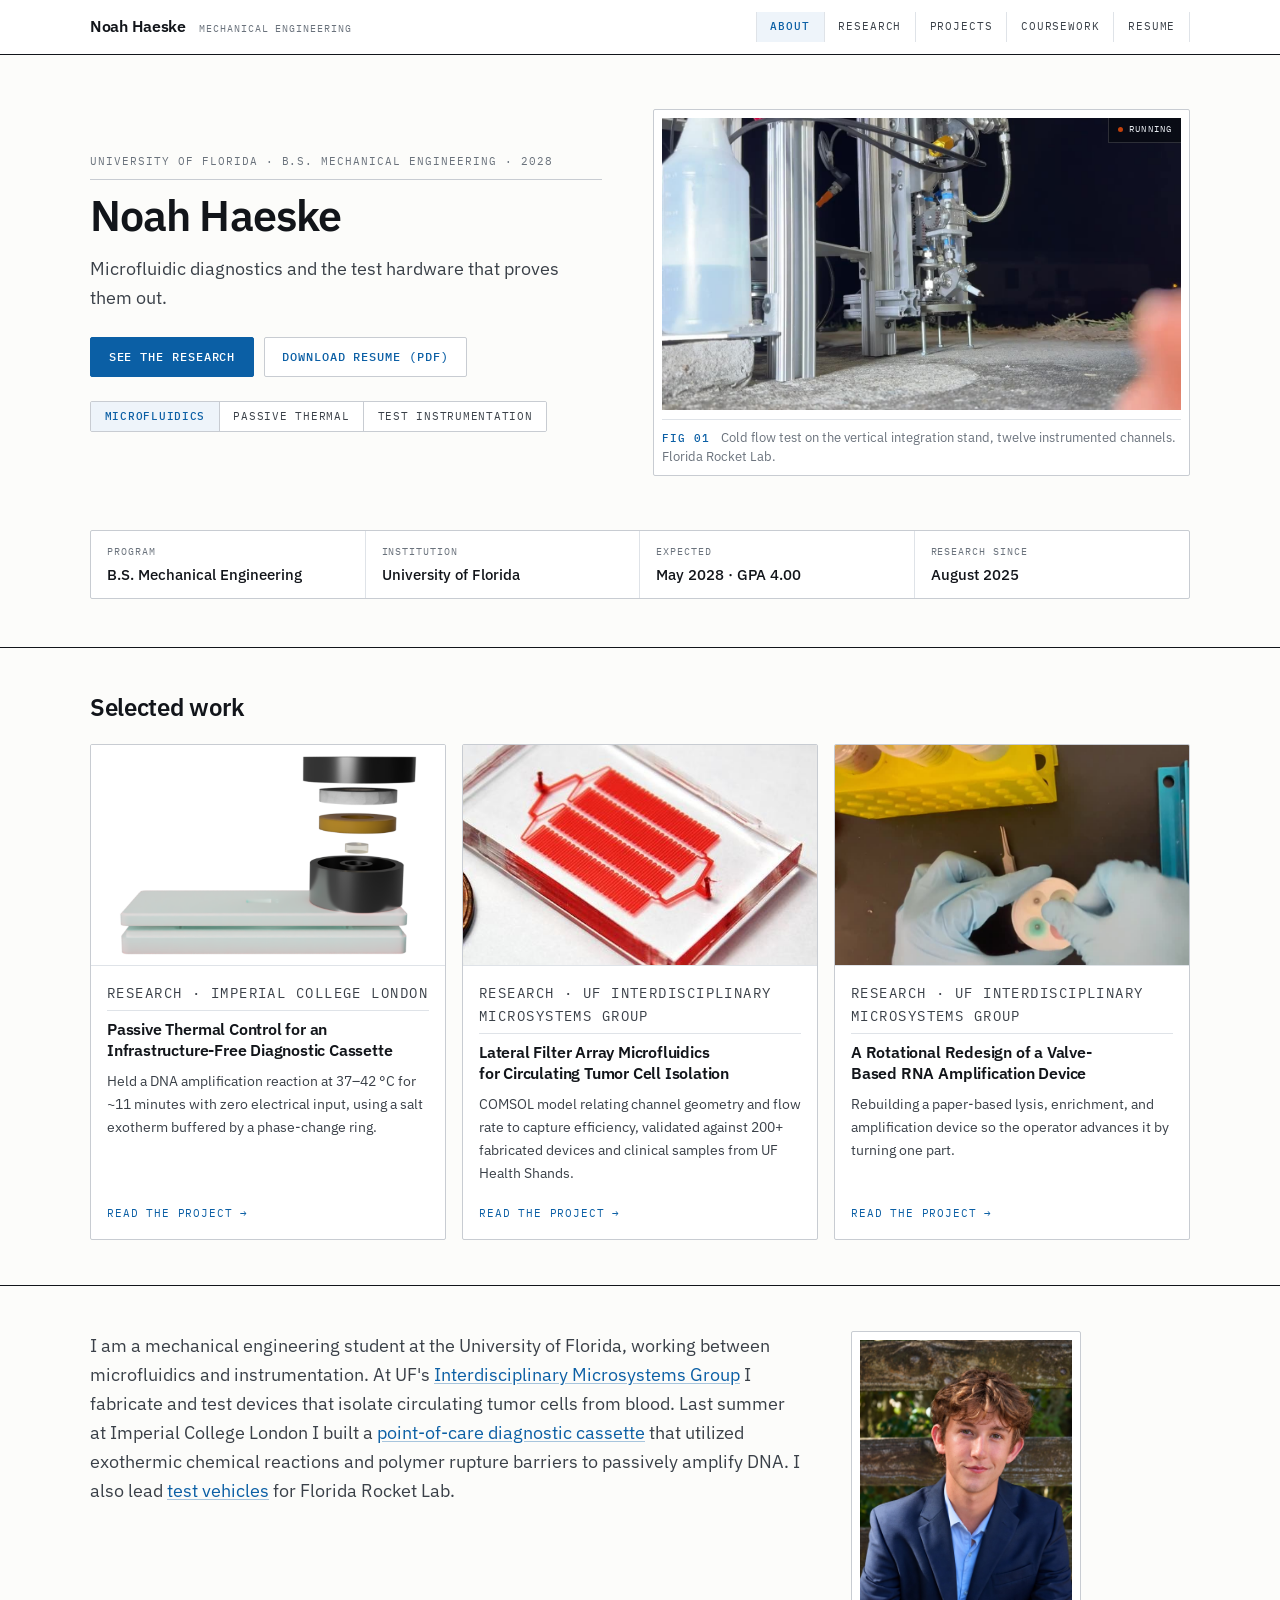
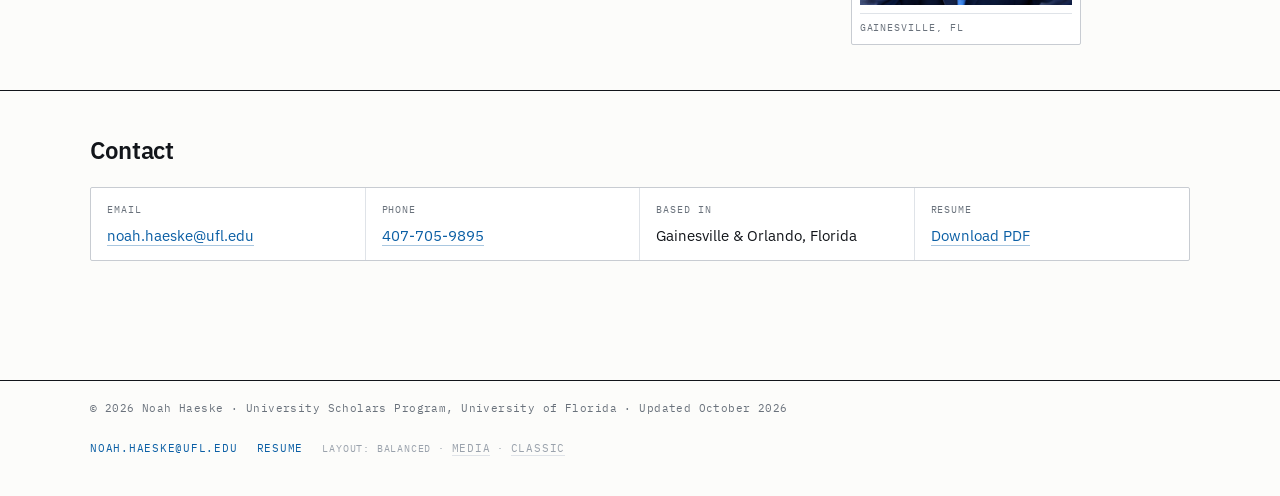
==== index.html @ 937cfe91 "Media Version" ====
<!DOCTYPE html>
<html lang="en">
<head>
<meta charset="utf-8">
<meta name="viewport" content="width=device-width, initial-scale=1">
<title>Noah Haeske &middot; Mechanical Engineering Portfolio</title>
<meta name="description" content="Noah Haeske, mechanical engineering student at the University of Florida. Microfluidics, point-of-care diagnostics, and test instrumentation.">
<link rel="preconnect" href="https://fonts.googleapis.com">
<link rel="preconnect" href="https://fonts.gstatic.com" crossorigin>
<link href="https://fonts.googleapis.com/css2?family=Archivo:wght@400;500;600;700;800&family=IBM+Plex+Sans:wght@400;500;600&family=IBM+Plex+Mono:wght@400;500&family=Spectral:ital,wght@0,400;0,500;0,600;1,400&display=swap" rel="stylesheet">
<link rel="stylesheet" href="assets/css/style.css">
<link rel="stylesheet" href="assets/css/home-media.css">
<link rel="preload" as="image" href="assets/img/frl_coldflow_poster2.jpg">
</head>
<body>
<a class="skip" href="#main">Skip to content</a>

<header class="site-head">
  <div class="site-head__inner">
    <a class="brand" href="index.html">Noah Haeske <span>Mechanical Engineering</span></a>
    <button class="nav-toggle" type="button" aria-controls="primary-nav" aria-expanded="false">Menu</button>
    <nav class="nav" id="primary-nav" aria-label="Primary">
      <a href="index.html" aria-current="page">About</a>
      <a href="research.html">Research</a>
      <a href="projects.html">Projects</a>
      <a href="coursework.html">Coursework</a>
      <a href="resume.html">Resume</a>
    </nav>
  </div>
</header>

<main id="main">

  <!-- ================= HERO ================= -->
  <section class="hero">
    <div class="wrap hero__grid hero__grid--media">
      <div>
        <p class="label">University of Florida &middot; B.S. Mechanical Engineering &middot; 2028</p>
        <h1>Noah Haeske</h1>
        <p class="lede" style="margin-top:.9rem; max-width:46ch;">Microfluidic diagnostics and the test hardware that proves them out.</p>
        <div class="btn-row">
          <a class="btn" href="research.html">See the research</a>
          <a class="btn btn--ghost" href="assets/docs/Noah_Haeske_Resume.pdf" download>Download Resume (PDF)</a>
        </div>
        <div class="hero__meta">
          <span class="pill pill--accent">Microfluidics</span>
          <span class="pill">Passive thermal</span>
          <span class="pill">Test instrumentation</span>
        </div>
      </div>

      <figure class="hero-media">
        <div class="hero-media__frame">
          <video
            poster="assets/img/frl_coldflow_poster2.jpg"
            data-src="assets/video/frl_coldflow.mp4"
            muted loop playsinline preload="none" aria-hidden="true"></video>
          <span class="hero-media__state">Running</span>
        </div>
        <figcaption><b>Fig 01</b> Cold flow test on the vertical integration stand, twelve instrumented channels. Florida Rocket Lab.</figcaption>
      </figure>
    </div>
  </section>

  <!-- ================= SPEC STRIP ================= -->
  <div class="wrap">
    <dl class="spec reveal">
      <div><dt>Program</dt><dd>B.S. Mechanical Engineering</dd></div>
      <div><dt>Institution</dt><dd>University of Florida</dd></div>
      <div><dt>Expected</dt><dd>May 2028 &middot; GPA 4.00</dd></div>
      <div><dt>Research since</dt><dd>August 2025</dd></div>
    </dl>
  </div>

  <!-- ================= FEATURED ================= -->
  <section class="section" style="margin-top: clamp(2rem, 4vw, 3rem);">
    <div class="wrap">
      <div class="section__head">
        <h2>Selected work</h2>
      </div>
      <div class="cards cards--roomy reveal">

        <a class="card" href="research-cassette.html">
          <div class="card__media card__media--white"><img src="assets/img/cad_exploded.png" alt="Exploded CAD view of the diagnostic cassette assembly"></div>
          <div class="card__body">
            <p class="card__meta">Research &middot; Imperial College London</p>
            <h3>Passive Thermal Control for an Infrastructure-Free Diagnostic Cassette</h3>
            <p>Held a DNA amplification reaction at 37&ndash;42&nbsp;&deg;C for ~11 minutes with zero electrical input, using a salt exotherm buffered by a phase-change ring.</p>
            <span class="card__more">Read the project &rarr;</span>
          </div>
        </a>

        <a class="card" href="research-ctc.html">
          <div class="card__media"><img src="assets/img/ctc_device.jpg" alt="Lateral filter array microfluidic device filled with red dye, next to a penny for scale"></div>
          <div class="card__body">
            <p class="card__meta">Research &middot; UF Interdisciplinary Microsystems Group</p>
            <h3>Lateral Filter Array Microfluidics for Circulating Tumor Cell Isolation</h3>
            <p>COMSOL model relating channel geometry and flow rate to capture efficiency, validated against 200+ fabricated devices and clinical samples from UF Health Shands.</p>
            <span class="card__more">Read the project &rarr;</span>
          </div>
        </a>

        <a class="card" href="research-vlead.html">
          <div class="card__media">
            <video
              poster="assets/img/vlead_rotation_poster.jpg"
              data-src="assets/video/vlead_rotation.mp4"
              muted loop playsinline preload="none" aria-hidden="true"></video>
          </div>
          <div class="card__body">
            <p class="card__meta">Research &middot; UF Interdisciplinary Microsystems Group</p>
            <h3>A Rotational Redesign of a Valve-Based RNA Amplification Device</h3>
            <p>Rebuilding a paper-based lysis, enrichment, and amplification device so the operator advances it by turning one part.</p>
            <span class="card__more">Read the project &rarr;</span>
          </div>
        </a>

      </div>
    </div>
  </section>

  <!-- ================= ABOUT ================= -->
  <section class="section">
    <div class="wrap">
      <div class="about-row reveal">
        <div class="prose">
          <p class="lede">I am a mechanical engineering student at the University of Florida, working between microfluidics and instrumentation. At UF's <a href="research-ctc.html">Interdisciplinary Microsystems Group</a> I fabricate and test devices that isolate circulating tumor cells from blood. Last summer at Imperial College London I built a <a href="research-cassette.html">point-of-care diagnostic cassette</a> that utilized exothermic chemical reactions and polymer rupture barriers to passively amplify DNA. I also lead <a href="projects.html">test vehicles</a> for Florida Rocket Lab.</p>
        </div>
        <figure class="headshot">
          <img src="assets/img/headshot.jpg" alt="Portrait of Noah Haeske" width="1000" height="1250">
          <figcaption>Gainesville, FL</figcaption>
        </figure>
      </div>
    </div>
  </section>

  <!-- ================= CONTACT ================= -->
  <section class="section" id="contact">
    <div class="wrap">
      <div class="section__head">
        <h2>Contact</h2>
      </div>
      <dl class="contact-grid reveal">
        <div>
          <dt>Email</dt>
          <dd><a href="mailto:noah.haeske@ufl.edu">noah.haeske@ufl.edu</a></dd>
        </div>
        <div>
          <dt>Phone</dt>
          <dd><a href="tel:+14077059895">407-705-9895</a></dd>
        </div>
        <div>
          <dt>Based in</dt>
          <dd>Gainesville &amp; Orlando, Florida</dd>
        </div>
        <div>
          <dt>Resume</dt>
          <dd><a href="assets/docs/Noah_Haeske_Resume.pdf" download>Download PDF</a></dd>
        </div>
      </dl>
    </div>
  </section>

</main>

<footer class="site-foot">
  <div class="wrap site-foot__inner">
    <p class="fine">&copy; 2026 Noah Haeske &middot; University Scholars Program, University of Florida &middot; Updated October 2026</p>
    <nav class="foot-links" aria-label="Footer">
      <a href="mailto:noah.haeske@ufl.edu">noah.haeske@ufl.edu</a>
      <a href="assets/docs/Noah_Haeske_Resume.pdf" download>Resume</a>
      <span class="layout-switch">Layout: balanced &middot; <a href="index-media.html">media</a> &middot; <a href="index-classic.html">classic</a></span>
    </nav>
  </div>
</footer>

<script src="assets/js/main.js"></script>
<script src="assets/js/media-home.js"></script>
<script data-goatcounter="https://noahhaeske.goatcounter.com/count" async src="//gc.zgo.at/count.js"></script>
</body>
</html>
---- assets/css/style.css ----
/* ============================================================
   Noah Haeske — Engineering Portfolio
   THEME SWITCH — this file picks which look the site wears.

   Uncomment exactly ONE line below, comment the other two,
   then reload. Nothing else in the site needs to change.

     theme-datasheet.css  paper stock, drafting blue, hairline
                          grids, tabular data, everything ruled
     theme-swiss.css      white / black / international orange,
                          oversized headings, hard rules, no boxes
     theme-original.css   warm off-white, crimson, Spectral serif
                          headings, soft cards — the first look

   All three are complete stylesheets. Edit whichever one is
   active; the others stay untouched until you switch.
   ============================================================ */

@import url("theme-datasheet.css");
/*@import url("theme-swiss.css");*/
/*@import url("theme-original.css");/*
---- assets/css/home-media.css ----
/* ============================================================
   Noah Haeske — media-forward home page
   Loaded only by index.html, on top of the active theme.
   Deleting this file and the <link> to it returns index.html
   to plain theme styling. index-classic.html never loads it.
   ============================================================ */

:root {
  --dark:      #0b0e12;
  --dark-2:    #141921;
  --dark-line: rgba(255,255,255,.15);
  --dark-ink:  #e8ecf1;
  --dark-mute: #97a1ad;
  --accent-lt: #4da3e8;
}

/* full-bleed escape from .wrap */
.bleed {
  width: 100vw;
  margin-inline: calc(50% - 50vw);
}

/* ---------- title bar above the media wall ---------- */
.titlebar { padding: clamp(1.4rem, 3vw, 2.2rem) 0 clamp(1.1rem, 2.4vw, 1.6rem); }
.titlebar__inner {
  display: grid; grid-template-columns: minmax(0, 1fr) auto;
  gap: clamp(1rem, 3vw, 2.5rem); align-items: end;
}
.titlebar h1 { margin: .1rem 0 .55rem; max-width: 18ch; }
.titlebar__line {
  color: var(--ink-2); font-size: clamp(.98rem, 1.4vw, 1.08rem);
  line-height: 1.5; max-width: 56ch; margin: 0;
}
.titlebar .btn-row { margin-top: 0; }
.titlebar__side { display: flex; flex-direction: column; align-items: flex-end; gap: 1rem; }
.titlebar__side .hero__meta { margin-top: 0; width: fit-content; }
@media (max-width: 760px) {
  .titlebar__inner { grid-template-columns: 1fr; align-items: start; }
  .titlebar__side { align-items: flex-start; gap: .9rem; }
  .titlebar .btn-row { margin-top: .2rem; }
}

/* ---------- the media wall ---------- */
.wall { background: var(--dark); border-block: 1px solid var(--rule-2); }
.wall__grid {
  display: grid;
  grid-template-columns: minmax(0, 1.6fr) minmax(0, 1fr) minmax(0, 1fr);
  grid-template-rows: repeat(2, minmax(0, 1fr));
  gap: 1px; background: var(--dark-line);
  height: clamp(380px, 62vh, 660px);
}
.tile:nth-child(1) { grid-column: 1; grid-row: 1 / span 2; }
.tile:nth-child(2) { grid-column: 2; grid-row: 1 / span 2; }
.tile:nth-child(3) { grid-column: 3; grid-row: 1; }
.tile:nth-child(4) { grid-column: 3; grid-row: 2; }

.tile {
  position: relative; overflow: hidden; background: var(--dark-2);
  text-decoration: none; color: var(--dark-ink); display: block; min-height: 0;
}
.tile img, .tile video {
  width: 100%; height: 100%; object-fit: cover; display: block;
  transition: transform .5s cubic-bezier(.2,.6,.2,1), filter .25s ease;
  filter: saturate(.96) contrast(1.02);
}
.tile::after {
  content: ""; position: absolute; inset: 0; pointer-events: none;
  background: linear-gradient(to top, rgba(6,9,13,.88) 0%, rgba(6,9,13,.42) 26%, rgba(6,9,13,0) 52%);
}
.tile:hover img, .tile:hover video,
.tile:focus-visible img, .tile:focus-visible video { transform: scale(1.035); filter: none; }

/* figure number, top-left, like a plate callout */
.tile__fig {
  position: absolute; top: 0; left: 0; z-index: 2;
  font-family: var(--mono); font-size: .6rem; letter-spacing: .13em; text-transform: uppercase;
  color: var(--dark-ink); background: rgba(6,9,13,.6);
  backdrop-filter: blur(3px); -webkit-backdrop-filter: blur(3px);
  padding: .34rem .6rem; border-right: 1px solid var(--dark-line); border-bottom: 1px solid var(--dark-line);
}
.tile__fig b { color: var(--accent-lt); font-weight: 500; }
.tile__fig i { font-style: normal; margin-left: .5rem; }
/* the descriptive half of the callout is the first thing to go when the
   tile gets narrow; the figure number stays */
@media (max-width: 900px) { .tile__fig i { display: none; } }

/* caption plate, bottom-left, always legible */
.tile__cap {
  position: absolute; left: 0; right: 0; bottom: 0; z-index: 2; padding: .9rem 1rem 1rem;
  /* the scrim carries most of it; this keeps the small type readable where a
     tile goes bright under the caption, like vapour or a lit bench */
  text-shadow: 0 1px 3px rgba(0,0,0,.7);
}
.tile__org {
  display: block; font-family: var(--mono); font-size: .6rem; letter-spacing: .12em;
  text-transform: uppercase; color: #c3ccd6; margin-bottom: .3rem;
}
.tile__name {
  display: block; font-size: .98rem; font-weight: 600; line-height: 1.25;
  letter-spacing: -0.01em; color: #fff; text-wrap: balance;
}
.tile__go {
  display: block; font-family: var(--mono); font-size: .62rem; letter-spacing: .1em;
  text-transform: uppercase; color: var(--accent-lt);
  margin-top: .45rem; opacity: 0; transform: translateY(4px);
  transition: opacity .2s ease, transform .2s ease;
}
.tile:hover .tile__go, .tile:focus-visible .tile__go { opacity: 1; transform: none; }
.tile--small .tile__name { font-size: .86rem; }
.tile--small .tile__cap { padding: .7rem .8rem .8rem; }
/* small tiles crop tighter, so the caption needs a heavier scrim */
.tile--small::after {
  background: linear-gradient(to top, rgba(6,9,13,.92) 0%, rgba(6,9,13,.55) 34%, rgba(6,9,13,0) 64%);
}
/* a wide plate cropped into a tall cell: hold the left of the frame,
   where the penny sits, instead of centring on empty channel */
.tile--left img, .tile--left video { object-position: 24% center; }
.tile:focus-visible { outline: 2px solid var(--accent-lt); outline-offset: -3px; }

/* live-ish marker on the running video tiles */
.tile__live {
  position: absolute; top: 0; right: 0; z-index: 2; display: flex; align-items: center; gap: .4rem;
  font-family: var(--mono); font-size: .58rem; letter-spacing: .13em; text-transform: uppercase;
  color: var(--dark-ink); background: rgba(6,9,13,.6);
  backdrop-filter: blur(3px); -webkit-backdrop-filter: blur(3px);
  padding: .34rem .6rem; border-left: 1px solid var(--dark-line); border-bottom: 1px solid var(--dark-line);
}
.tile__live::before {
  content: ""; width: 5px; height: 5px; border-radius: 50%; background: var(--flag);
  box-shadow: 0 0 0 0 rgba(194,65,12,.6); animation: pulse 2.4s infinite;
}
@keyframes pulse {
  0%   { box-shadow: 0 0 0 0 rgba(194,65,12,.55); }
  70%  { box-shadow: 0 0 0 6px rgba(194,65,12,0); }
  100% { box-shadow: 0 0 0 0 rgba(194,65,12,0); }
}
@media (prefers-reduced-motion: reduce) {
  .tile__live::before { animation: none; }
  .tile img, .tile video { transition: none; }
}

@media (max-width: 900px) {
  .wall__grid {
    grid-template-columns: repeat(2, minmax(0, 1fr));
    grid-template-rows: auto auto auto; height: auto; gap: 1px;
  }
  .tile:nth-child(1) { grid-column: 1 / span 2; grid-row: 1; aspect-ratio: 16 / 10; }
  .tile:nth-child(2) { grid-column: 1; grid-row: 2; aspect-ratio: 4 / 5; }
  .tile:nth-child(3) { grid-column: 2; grid-row: 2; aspect-ratio: 4 / 5; }
  .tile:nth-child(4) { grid-column: 1 / span 2; grid-row: 3; aspect-ratio: 16 / 7; }
}

/* ---------- dark spec plate, flush under the wall ---------- */
.plate { background: var(--dark-2); border-bottom: 1px solid var(--rule-2); }
.plate .spec {
  background: transparent; border: 0; border-radius: 0;
  grid-template-columns: repeat(auto-fit, minmax(160px, 1fr));
}
.plate .spec > div { border-right: 1px solid var(--dark-line); padding: .85rem 1rem; }
.plate .spec > div:first-child { padding-left: 0; }
.plate .spec > div:last-child { border-right: 0; }
.plate .spec dt { color: var(--dark-mute); }
.plate .spec dd { color: var(--dark-ink); }
@media (max-width: 620px) {
  .plate .spec > div { border-right: 0; border-bottom: 1px solid var(--dark-line); padding-left: 0; }
  .plate .spec > div:last-child { border-bottom: 0; }
}

/* ---------- selected work: media does the talking ---------- */
.cards--media .card__media { aspect-ratio: 16 / 11; }
.cards--media .card__media img,
.cards--media .card__media video { transition: transform .5s cubic-bezier(.2,.6,.2,1); }
.cards--media a.card:hover .card__media img,
.cards--media a.card:hover .card__media video { transform: scale(1.04); }
.cards--media .card__media { position: relative; }
.cards--media .card__idx {
  position: absolute; top: 0; left: 0; z-index: 2;
  font-family: var(--mono); font-size: .58rem; letter-spacing: .13em; text-transform: uppercase;
  color: #fff; background: rgba(6,9,13,.62); padding: .3rem .55rem;
}
.cards--media video { width: 100%; height: 100%; object-fit: cover; display: block; }
/* a published figure is not a photograph: letterbox it rather than crop
   through the panel labels */
.card__media--plate { background: var(--dark); }
.card__media--plate img { object-fit: contain; }

/* ---------- contact sheet strip ---------- */
.sheet {
  display: grid; grid-template-columns: repeat(6, minmax(0, 1fr));
  gap: 1px; background: var(--rule); border: 1px solid var(--rule);
}
@media (max-width: 1060px) { .sheet { grid-template-columns: repeat(3, minmax(0, 1fr)); } }
@media (max-width: 560px)  { .sheet { grid-template-columns: repeat(2, minmax(0, 1fr)); } }
.sheet__cell {
  background: var(--panel); text-decoration: none; color: inherit;
  display: flex; flex-direction: column;
}
.sheet__cell:hover { background: #f2f6fa; }
.sheet__cell figure { overflow: hidden; background: #e9ecf0; aspect-ratio: 4 / 3; }
.sheet__cell img, .sheet__cell video {
  width: 100%; height: 100%; object-fit: cover; display: block;
  transition: transform .5s cubic-bezier(.2,.6,.2,1);
}
.sheet__cell:hover img, .sheet__cell:hover video { transform: scale(1.05); }
.sheet__cap {
  font-family: var(--mono); font-size: .6rem; letter-spacing: .07em; text-transform: uppercase;
  color: var(--muted); padding: .5rem .6rem .55rem; border-top: 1px solid var(--line);
  display: flex; gap: .4rem; align-items: baseline; line-height: 1.45; flex: 1;
}
.sheet__cap b { color: var(--accent); font-weight: 500; }
.sheet__cell:hover .sheet__cap { color: var(--ink-2); }

/* ---------- about row with small portrait ---------- */
.about-row {
  display: grid; grid-template-columns: minmax(0, 2.1fr) minmax(0, 1fr);
  gap: clamp(1.4rem, 4vw, 3rem); align-items: start;
}
.about-row .headshot { max-width: 230px; }
@media (max-width: 760px) {
  .about-row { grid-template-columns: 1fr; }
  .about-row .headshot { max-width: 190px; }
}

/* ---------- layout switch, footer fine print ---------- */
.layout-switch {
  font-family: var(--mono); font-size: .62rem; letter-spacing: .08em; text-transform: uppercase;
  color: var(--faint);
}
.layout-switch a { color: var(--faint); text-decoration: none; border-bottom: 1px solid var(--line); }
.layout-switch a:hover { color: var(--accent); border-color: var(--accent); }

/* ============================================================
   BALANCED HOME (index.html)
   The original hero structure, with the portrait swapped for a
   running clip and the work cards given more room for media.
   Classes above this block belong to index-media.html.
   ============================================================ */

.hero__grid--media { grid-template-columns: minmax(0, 1fr) minmax(0, 1.05fr); align-items: center; }
@media (max-width: 880px) { .hero__grid--media { grid-template-columns: 1fr; } }

.hero-media {
  border: 1px solid var(--rule); border-radius: var(--r);
  background: var(--panel); padding: .5rem; margin: 0;
}
.hero-media__frame { position: relative; overflow: hidden; background: var(--dark); aspect-ratio: 16 / 9; }
.hero-media video, .hero-media img { width: 100%; height: 100%; object-fit: cover; display: block; }
.hero-media figcaption {
  margin-top: .55rem; padding-top: .5rem; border-top: 1px solid var(--line);
  font-size: .8rem; line-height: 1.5; color: var(--muted);
}
.hero-media figcaption b {
  color: var(--accent); font-weight: 500; font-family: var(--mono);
  font-size: .66rem; letter-spacing: .09em; text-transform: uppercase; margin-right: .5rem;
}
/* a quiet marker that the frame is moving, not a still */
.hero-media__state {
  position: absolute; top: 0; right: 0; z-index: 2; display: flex; align-items: center; gap: .4rem;
  font-family: var(--mono); font-size: .58rem; letter-spacing: .13em; text-transform: uppercase;
  color: #e8ecf1; background: rgba(6,9,13,.58);
  backdrop-filter: blur(3px); -webkit-backdrop-filter: blur(3px);
  padding: .3rem .55rem; border-left: 1px solid rgba(255,255,255,.15); border-bottom: 1px solid rgba(255,255,255,.15);
}
.hero-media__state::before {
  content: ""; width: 5px; height: 5px; border-radius: 50%; background: var(--flag);
}

/* work cards: a little more image, same frame */
.cards--roomy .card__media { aspect-ratio: 16 / 10; overflow: hidden; }
.cards--roomy .card__media img,
.cards--roomy .card__media video { transition: transform .5s cubic-bezier(.2,.6,.2,1); }
.cards--roomy a.card:hover .card__media img,
.cards--roomy a.card:hover .card__media video { transform: scale(1.035); }
.cards--roomy video { width: 100%; height: 100%; object-fit: cover; display: block; }
/* a render on white is an object, not a scene: show all of it rather than
   cropping through the part */
.card__media--white { background: #fff; }
.card__media--white img { object-fit: contain; padding: .4rem; }
/* three tags do not fill the row, so the frame hugs them instead */
.hero__grid--media .hero__meta { width: fit-content; }
@media (prefers-reduced-motion: reduce) {
  .cards--roomy .card__media img, .cards--roomy .card__media video { transition: none; }
}
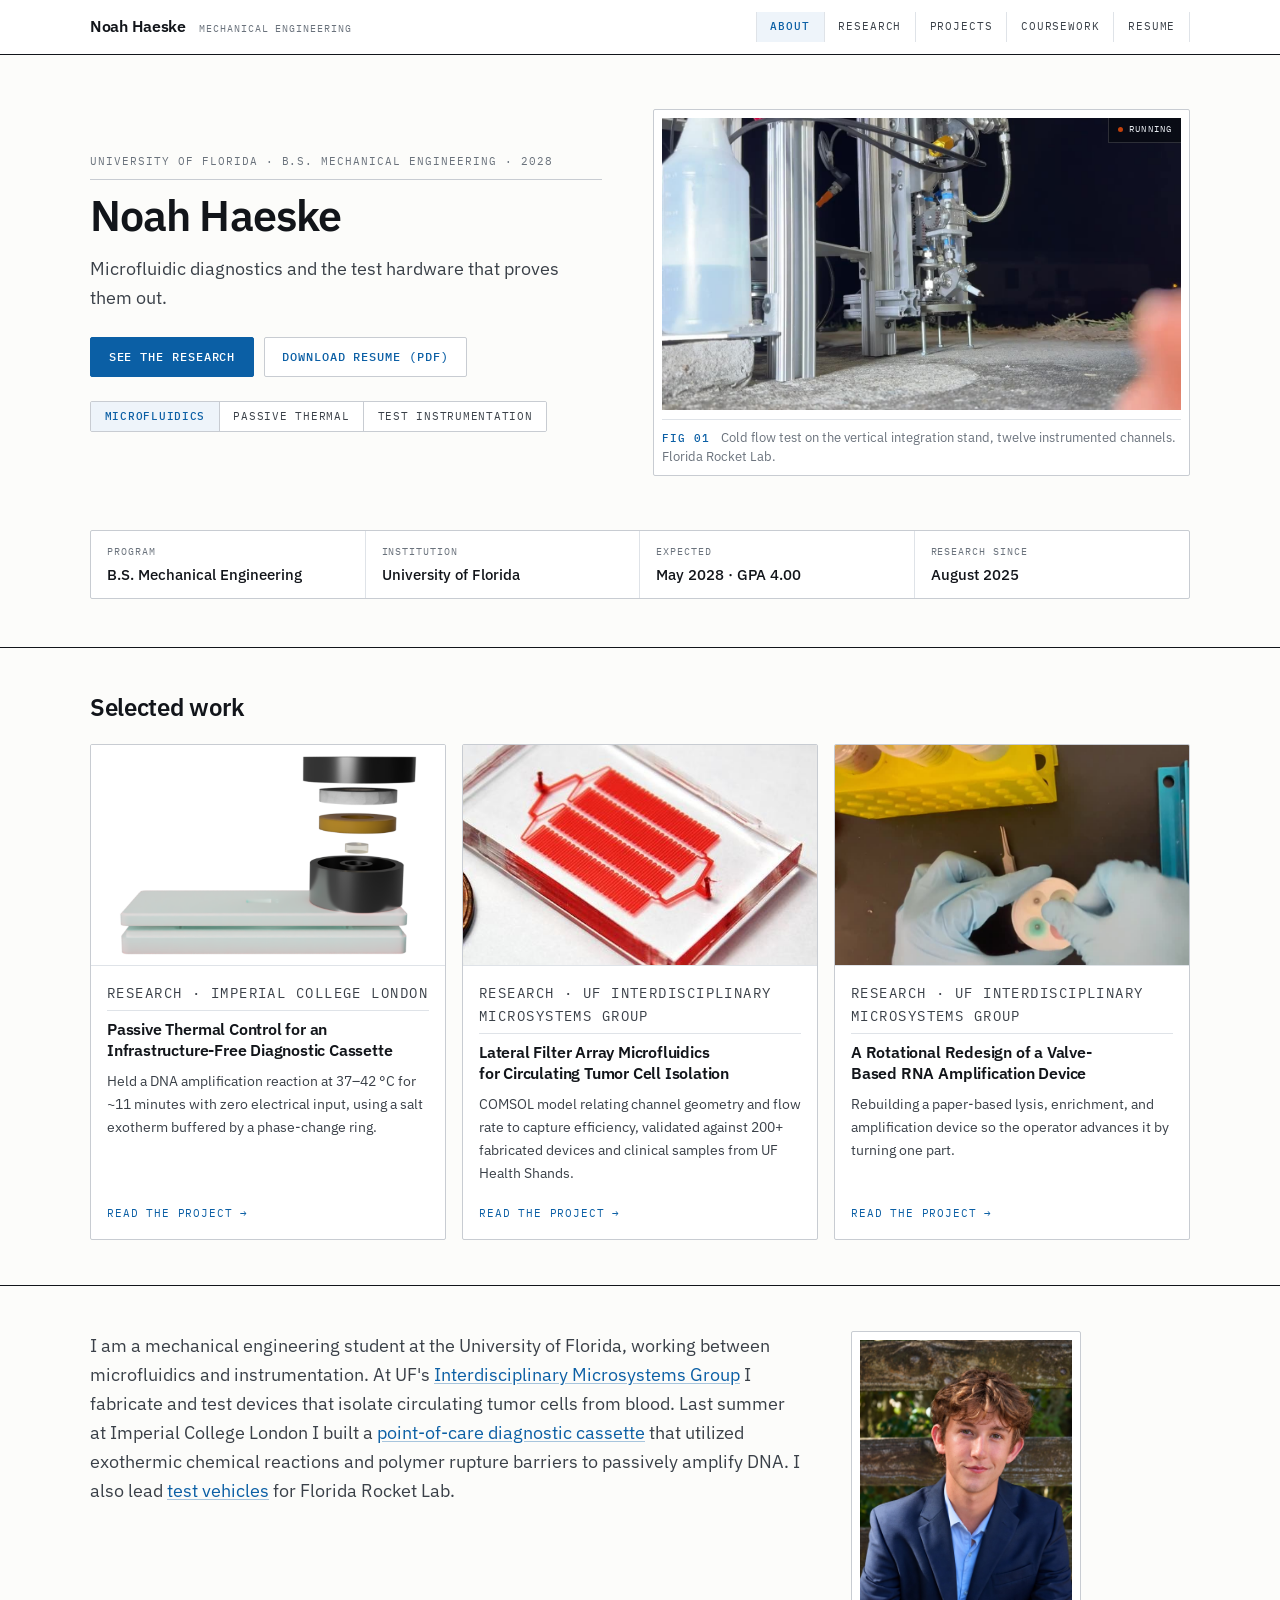
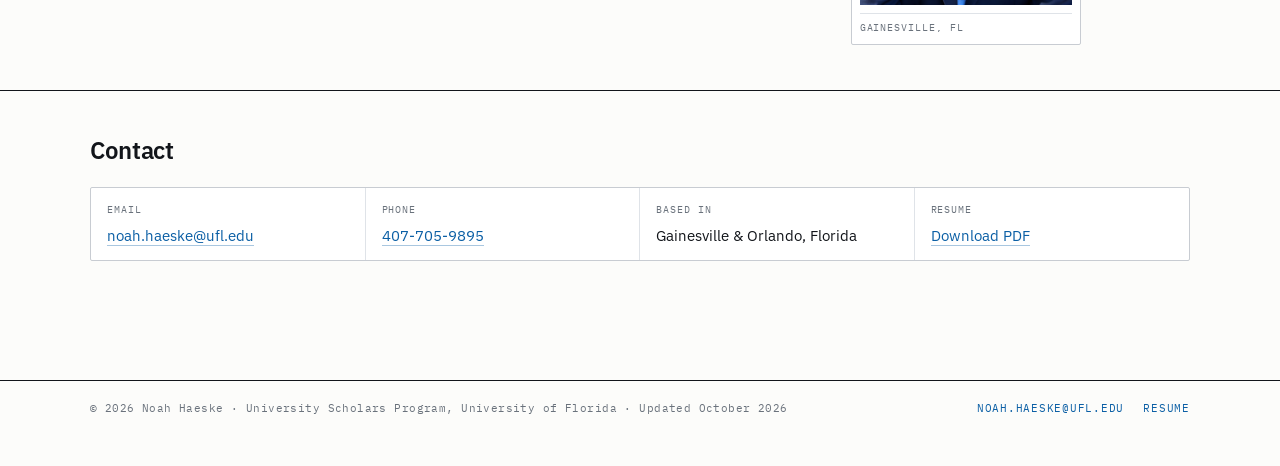
==== commit 524c3e5d: "Remove options" ====
--- a/index.html
+++ b/index.html
@@ -169,7 +169,6 @@
     <nav class="foot-links" aria-label="Footer">
       <a href="mailto:noah.haeske@ufl.edu">noah.haeske@ufl.edu</a>
       <a href="assets/docs/Noah_Haeske_Resume.pdf" download>Resume</a>
-      <span class="layout-switch">Layout: balanced &middot; <a href="index-media.html">media</a> &middot; <a href="index-classic.html">classic</a></span>
     </nav>
   </div>
 </footer>
--- a/assets/css/home-media.css
+++ b/assets/css/home-media.css
@@ -221,13 +221,6 @@
   .about-row .headshot { max-width: 190px; }
 }
 
-/* ---------- layout switch, footer fine print ---------- */
-.layout-switch {
-  font-family: var(--mono); font-size: .62rem; letter-spacing: .08em; text-transform: uppercase;
-  color: var(--faint);
-}
-.layout-switch a { color: var(--faint); text-decoration: none; border-bottom: 1px solid var(--line); }
-.layout-switch a:hover { color: var(--accent); border-color: var(--accent); }
 
 /* ============================================================
    BALANCED HOME (index.html)
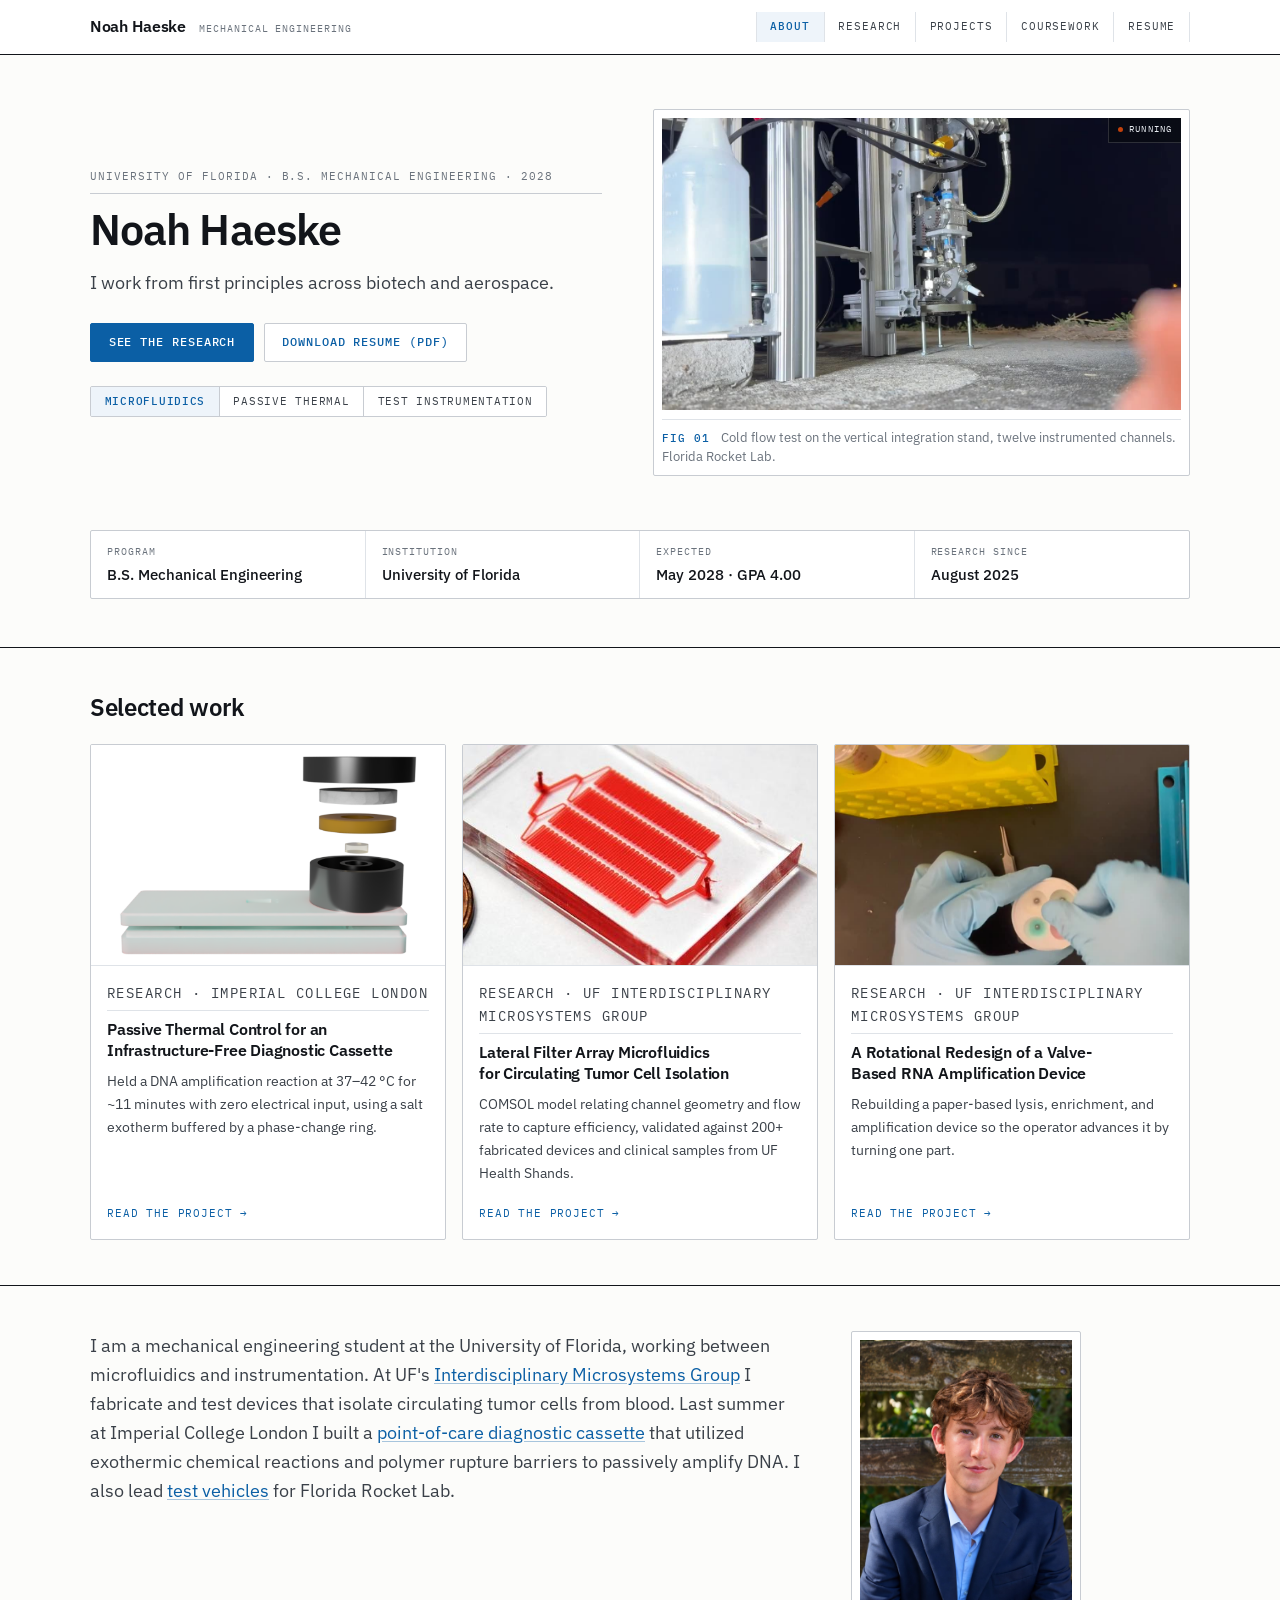
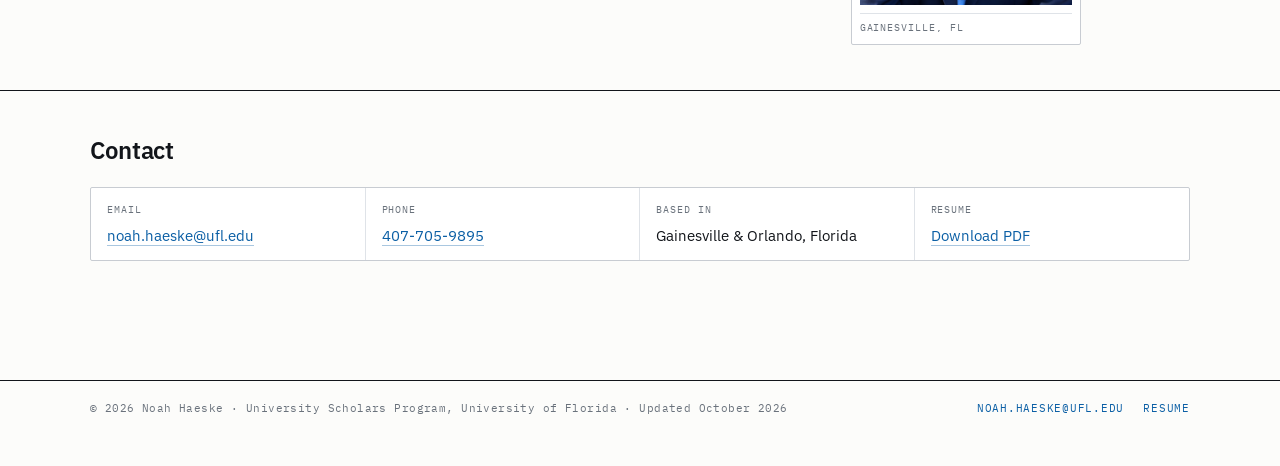
==== commit 6d1bec9b: "De AI" ====
--- a/index.html
+++ b/index.html
@@ -37,7 +37,7 @@
       <div>
         <p class="label">University of Florida &middot; B.S. Mechanical Engineering &middot; 2028</p>
         <h1>Noah Haeske</h1>
-        <p class="lede" style="margin-top:.9rem; max-width:46ch;">Microfluidic diagnostics and the test hardware that proves them out.</p>
+        <p class="lede" style="margin-top:.9rem; max-width:46ch;">I work from first principles across biotech and aerospace.</p>
         <div class="btn-row">
           <a class="btn" href="research.html">See the research</a>
           <a class="btn btn--ghost" href="assets/docs/Noah_Haeske_Resume.pdf" download>Download Resume (PDF)</a>
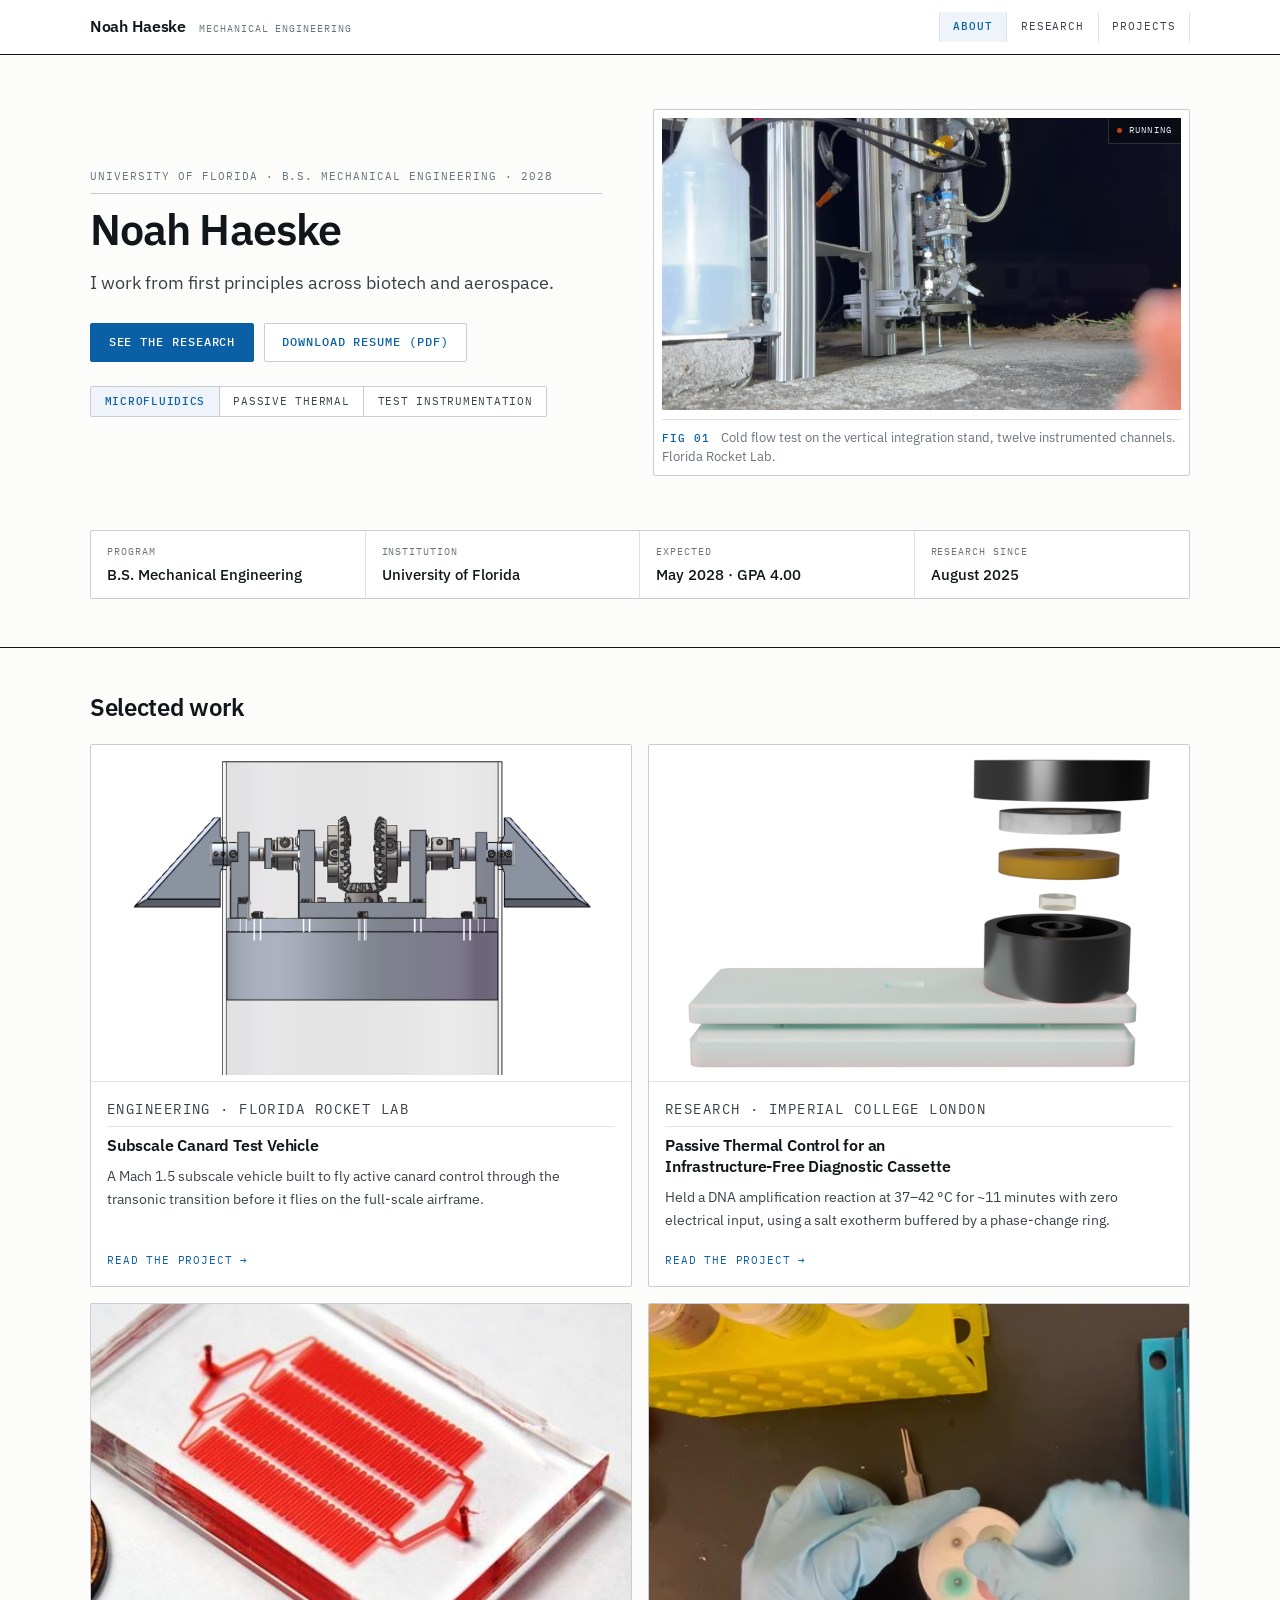
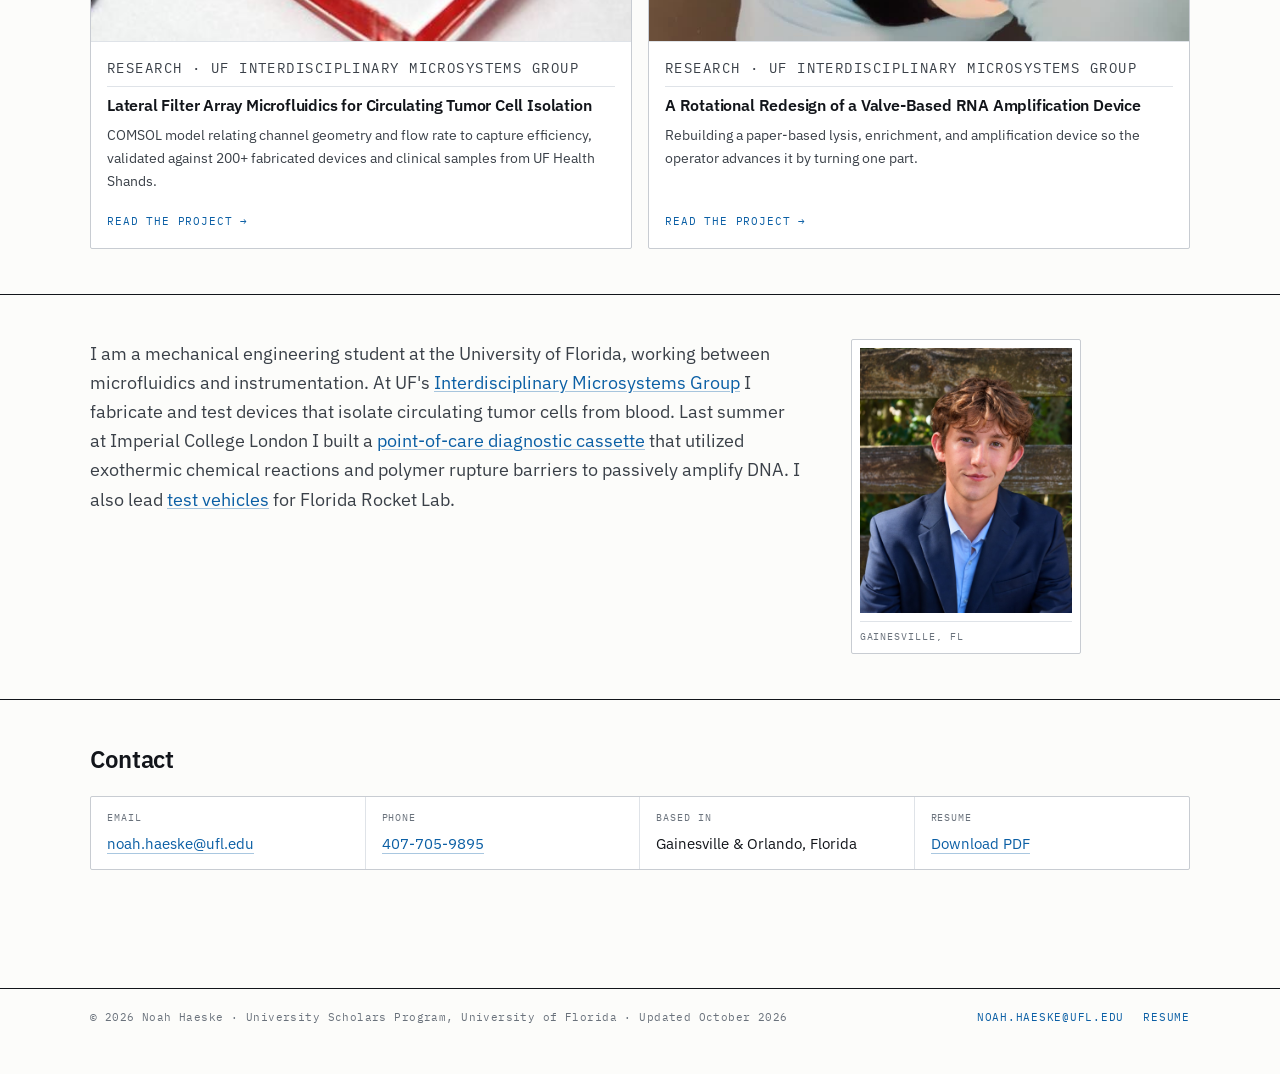
==== commit 4af5946f: "GOGOO" ====
--- a/index.html
+++ b/index.html
@@ -23,8 +23,6 @@
       <a href="index.html" aria-current="page">About</a>
       <a href="research.html">Research</a>
       <a href="projects.html">Projects</a>
-      <a href="coursework.html">Coursework</a>
-      <a href="resume.html">Resume</a>
     </nav>
   </div>
 </header>
@@ -79,6 +77,16 @@
         <h2>Selected work</h2>
       </div>
       <div class="cards cards--roomy reveal">
+
+        <a class="card" href="projects-subscale.html">
+          <div class="card__media card__media--white"><img src="assets/img/frl_canard_card.png" alt="CAD side view of the canard actuation mechanism inside the subscale body tube"></div>
+          <div class="card__body">
+            <p class="card__meta">Engineering &middot; Florida Rocket Lab</p>
+            <h3>Subscale Canard Test Vehicle</h3>
+            <p>A Mach&nbsp;1.5 subscale vehicle built to fly active canard control through the transonic transition before it flies on the full-scale airframe.</p>
+            <span class="card__more">Read the project &rarr;</span>
+          </div>
+        </a>
 
         <a class="card" href="research-cassette.html">
           <div class="card__media card__media--white"><img src="assets/img/cad_exploded.png" alt="Exploded CAD view of the diagnostic cassette assembly"></div>
--- a/assets/css/home-media.css
+++ b/assets/css/home-media.css
@@ -259,6 +259,10 @@
 }
 
 /* work cards: a little more image, same frame */
+/* four cards: a 2 x 2 grid instead of three across with one left over */
+@media (min-width: 700px) {
+  .cards--roomy { grid-template-columns: repeat(2, minmax(0, 1fr)); }
+}
 .cards--roomy .card__media { aspect-ratio: 16 / 10; overflow: hidden; }
 .cards--roomy .card__media img,
 .cards--roomy .card__media video { transition: transform .5s cubic-bezier(.2,.6,.2,1); }
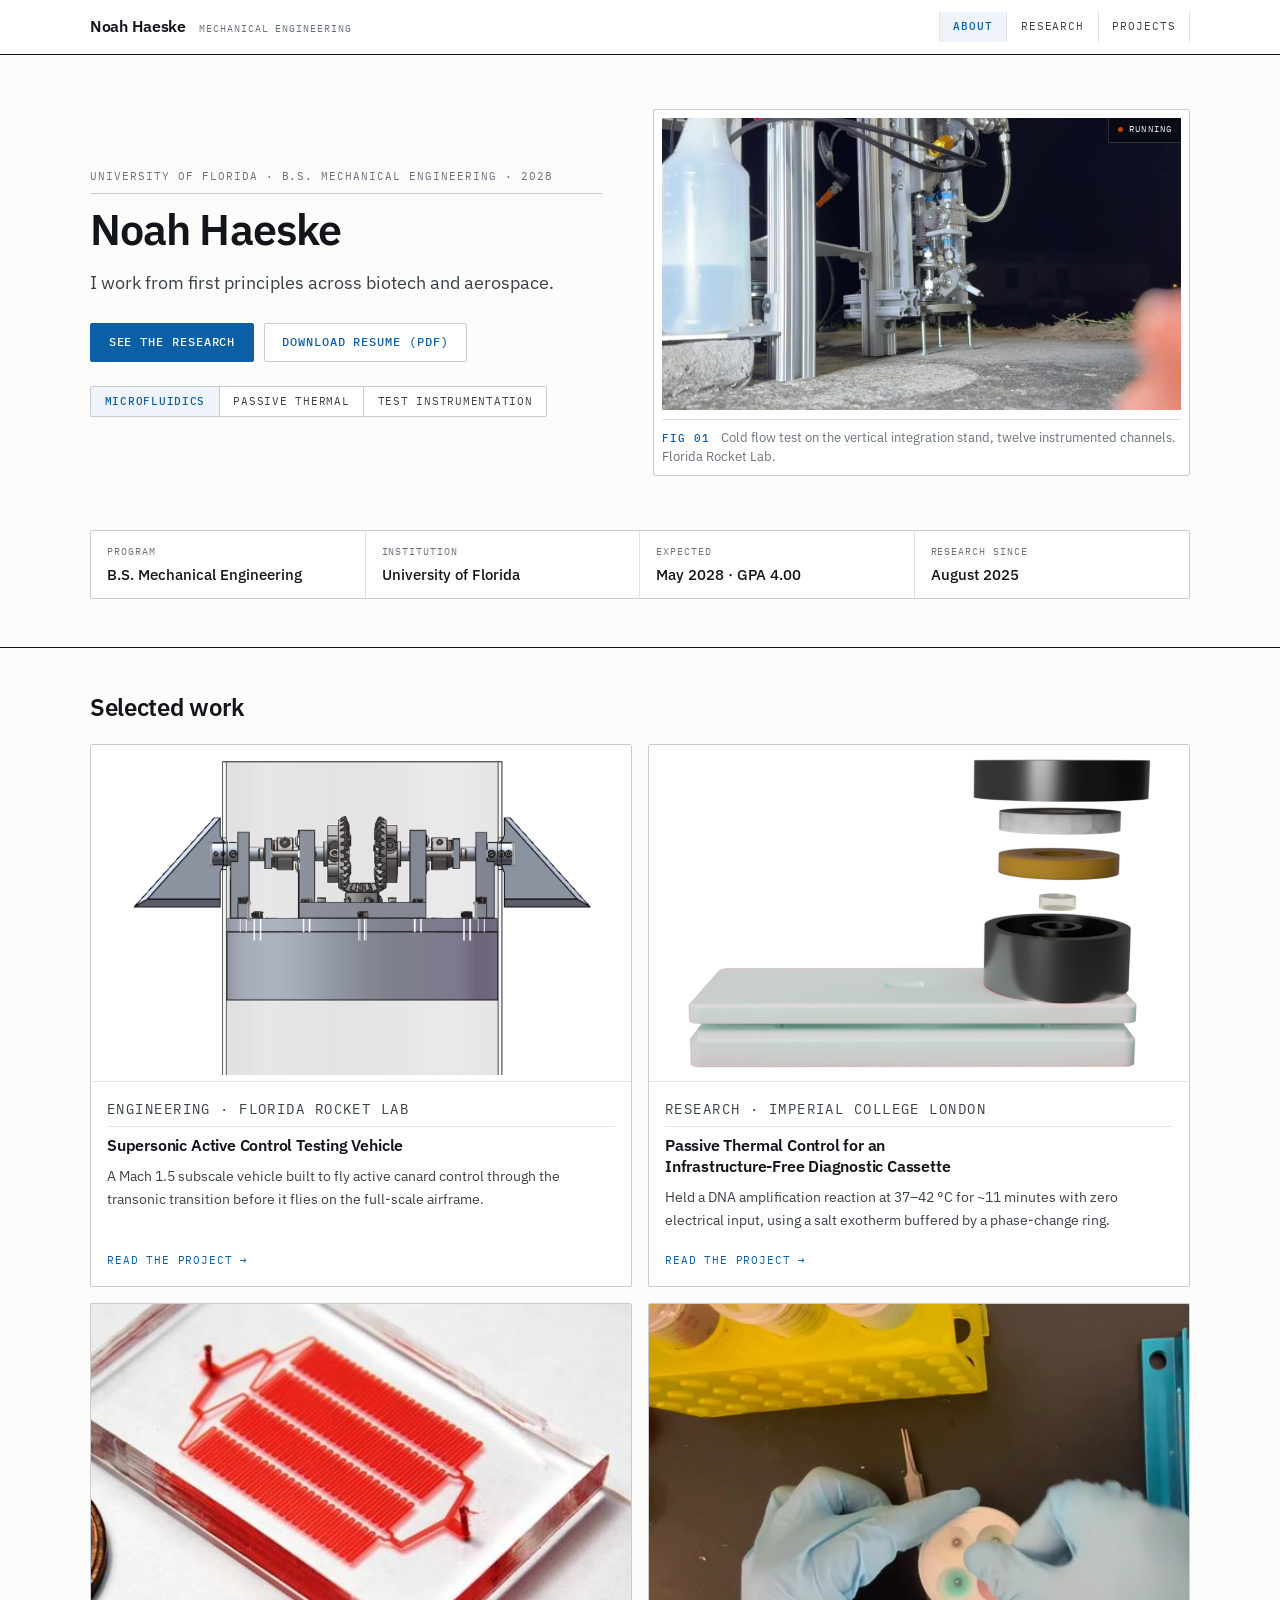
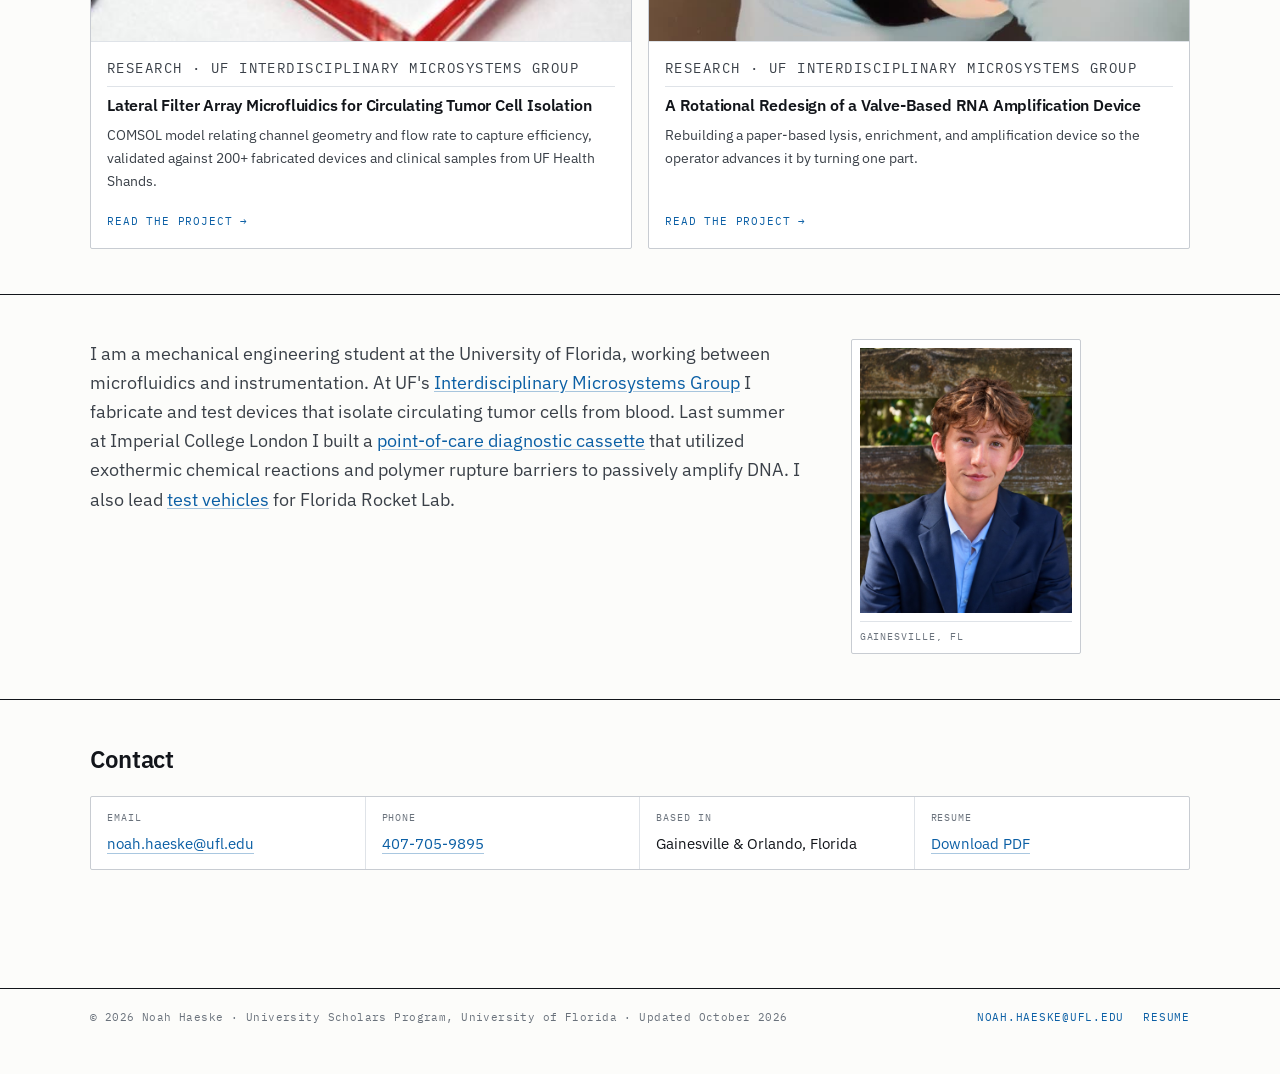
==== commit e47c8fb4: "name change" ====
--- a/index.html
+++ b/index.html
@@ -82,7 +82,7 @@
           <div class="card__media card__media--white"><img src="assets/img/frl_canard_card.png" alt="CAD side view of the canard actuation mechanism inside the subscale body tube"></div>
           <div class="card__body">
             <p class="card__meta">Engineering &middot; Florida Rocket Lab</p>
-            <h3>Subscale Canard Test Vehicle</h3>
+            <h3>Supersonic Active Control Testing Vehicle</h3>
             <p>A Mach&nbsp;1.5 subscale vehicle built to fly active canard control through the transonic transition before it flies on the full-scale airframe.</p>
             <span class="card__more">Read the project &rarr;</span>
           </div>
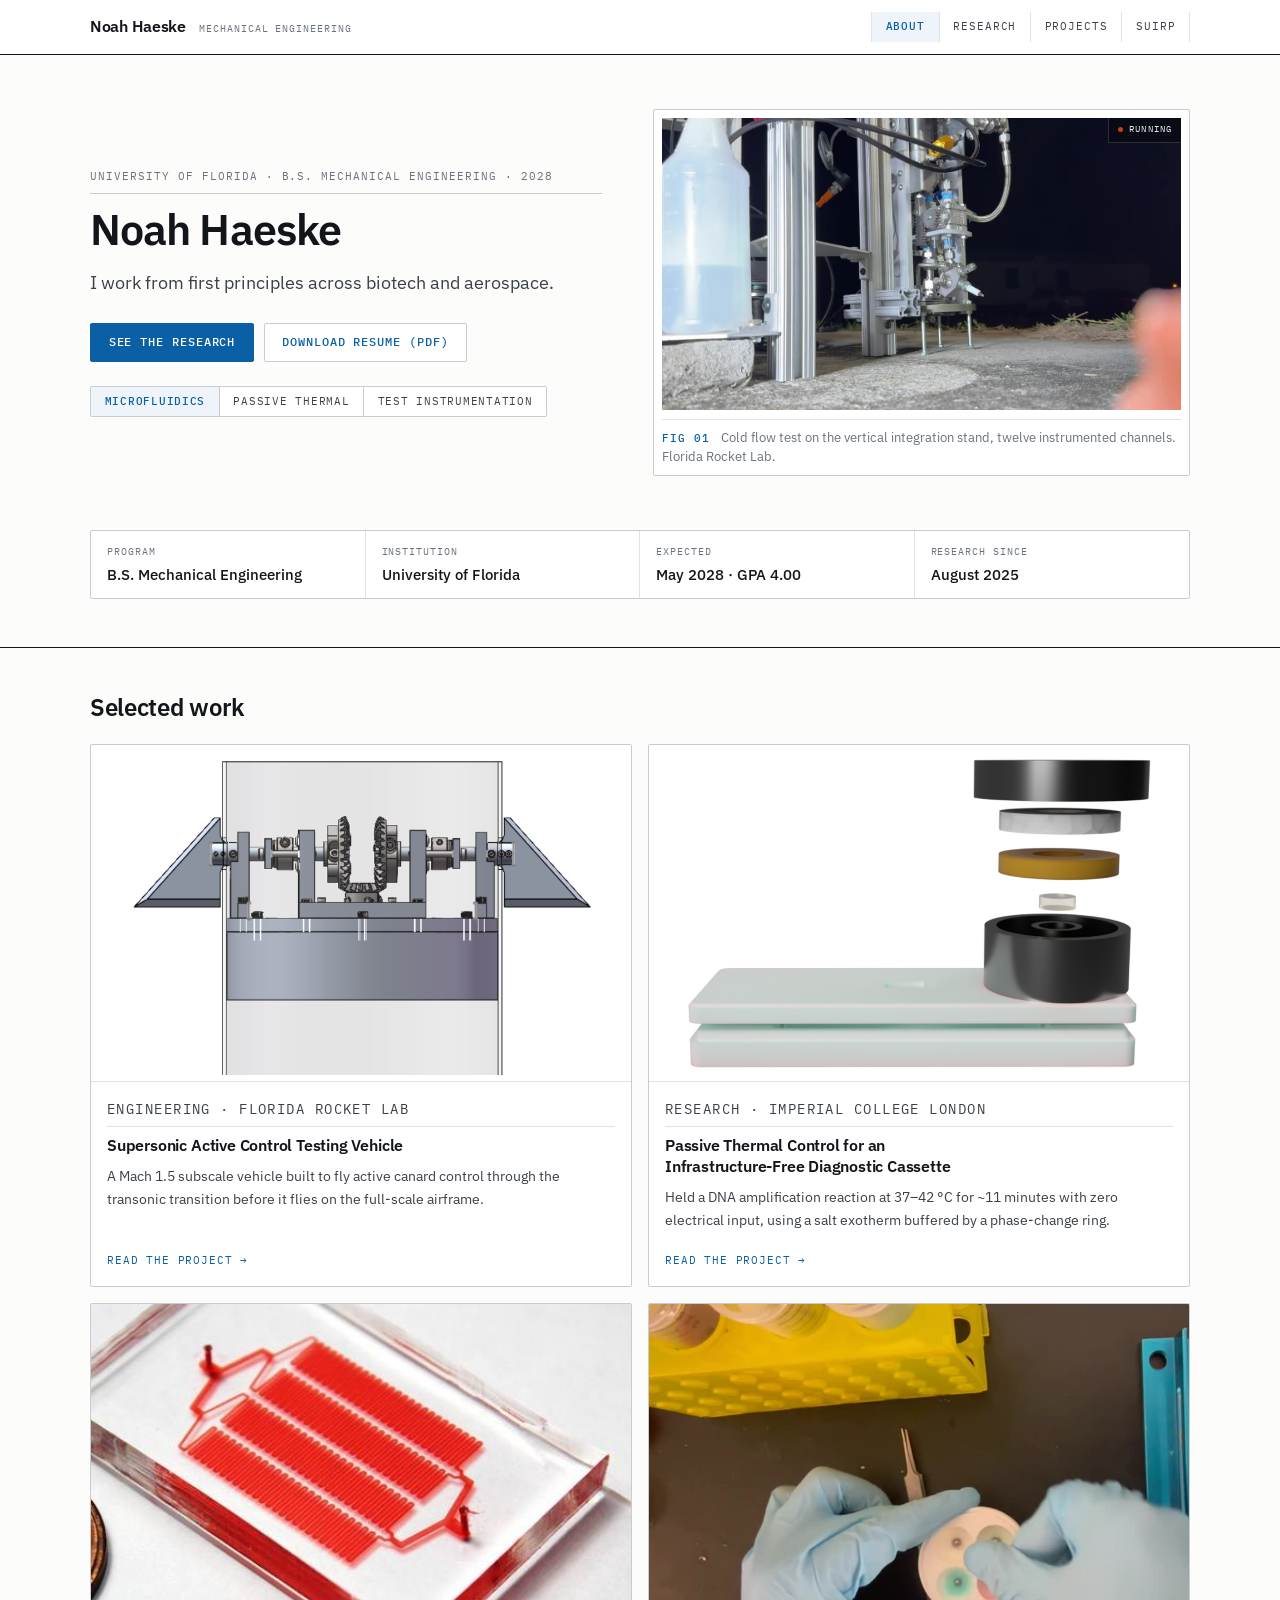
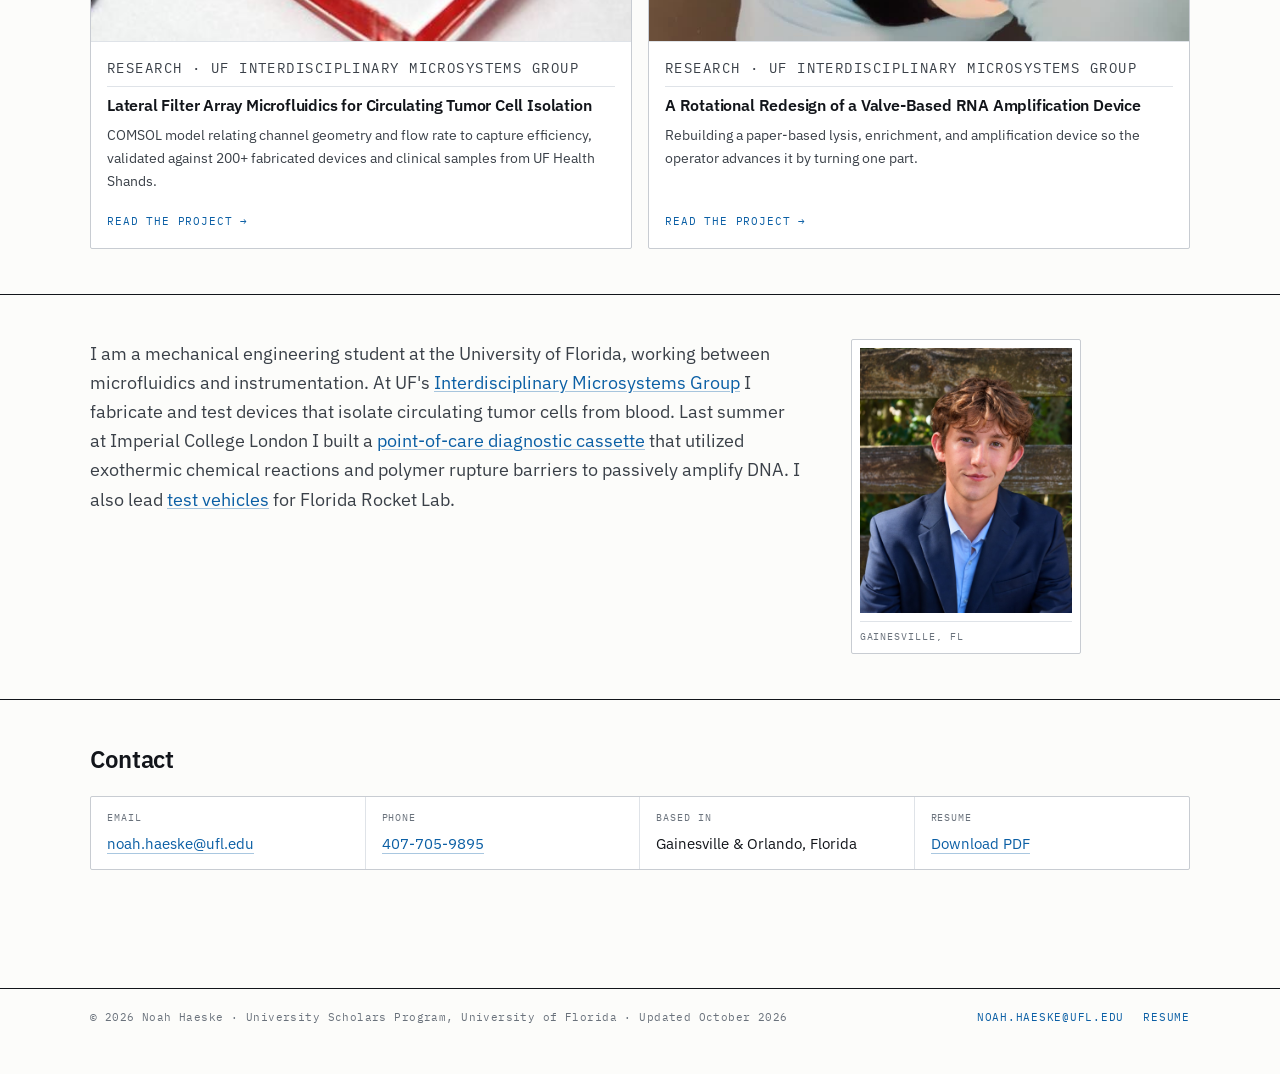
==== commit 4a93fc29: "SUIRP" ====
--- a/index.html
+++ b/index.html
@@ -23,6 +23,7 @@
       <a href="index.html" aria-current="page">About</a>
       <a href="research.html">Research</a>
       <a href="projects.html">Projects</a>
+      <a href="suirp.html">SUIRP</a>
     </nav>
   </div>
 </header>
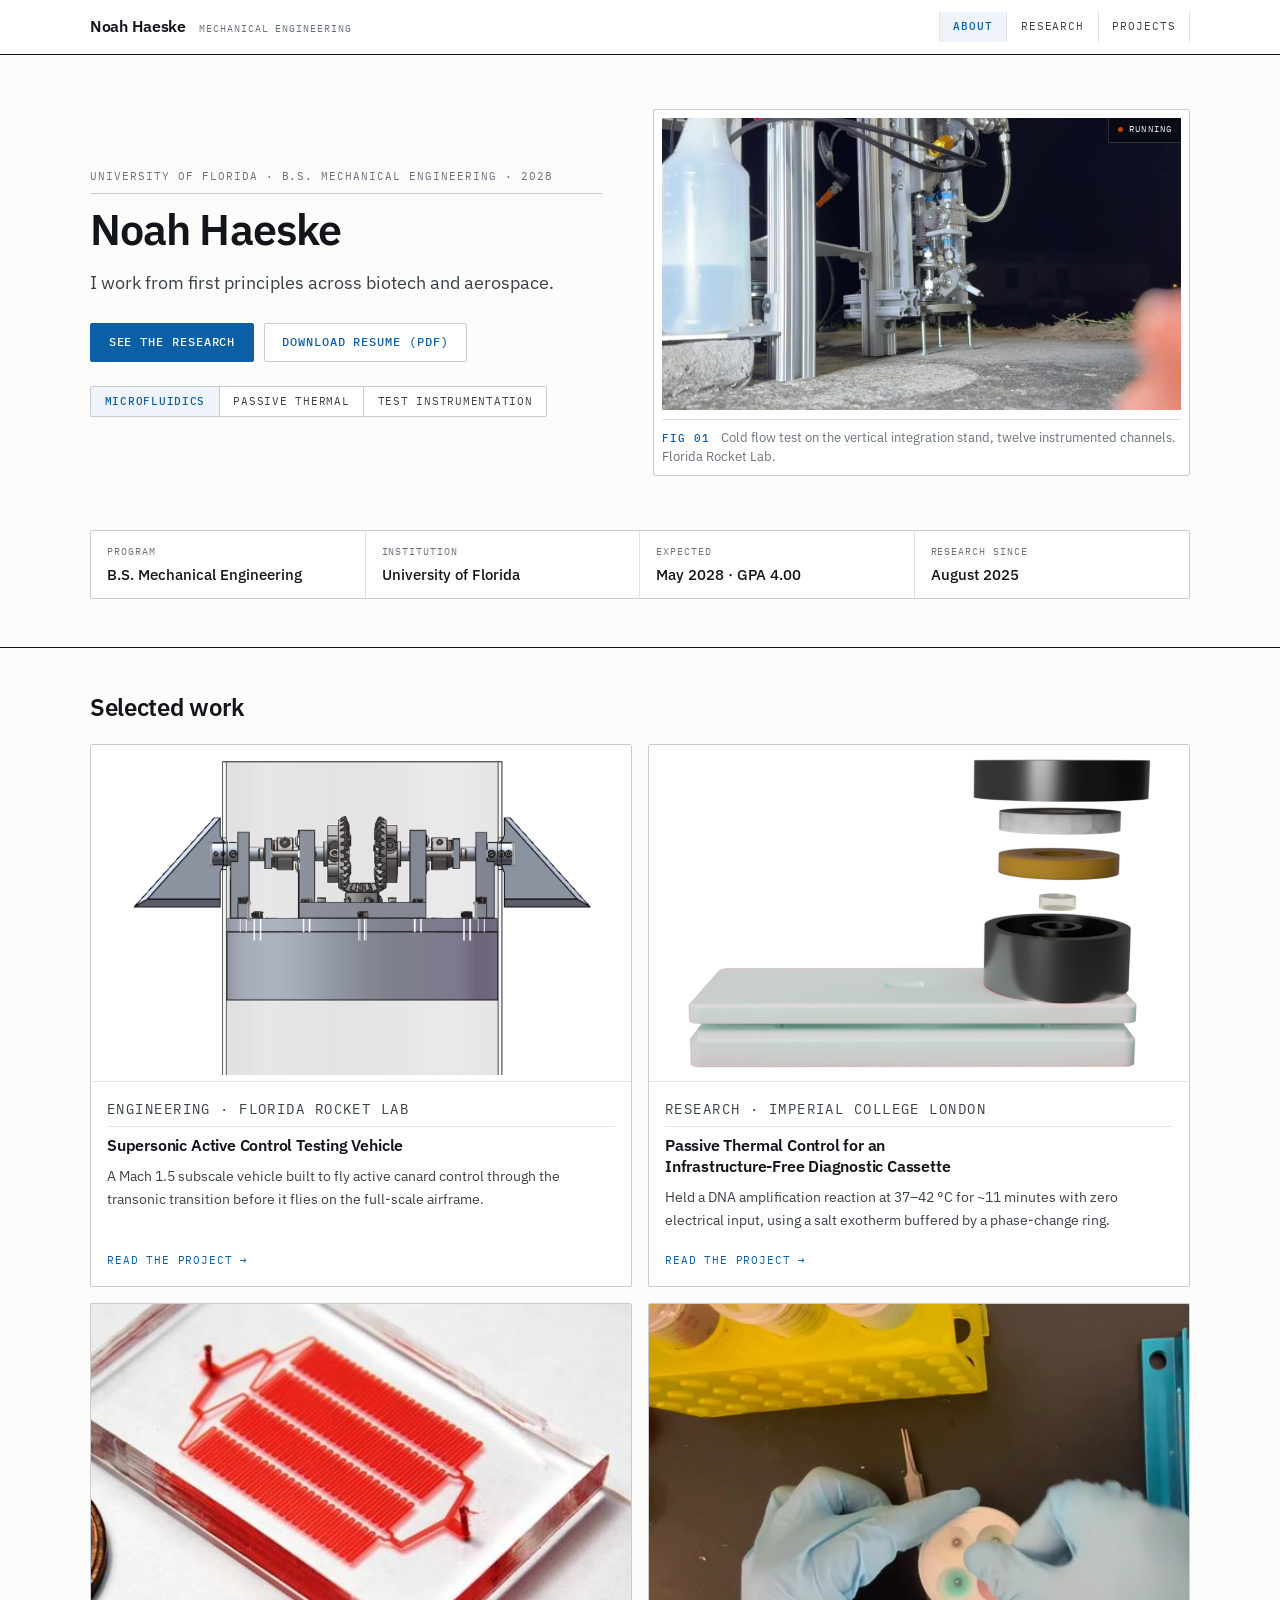
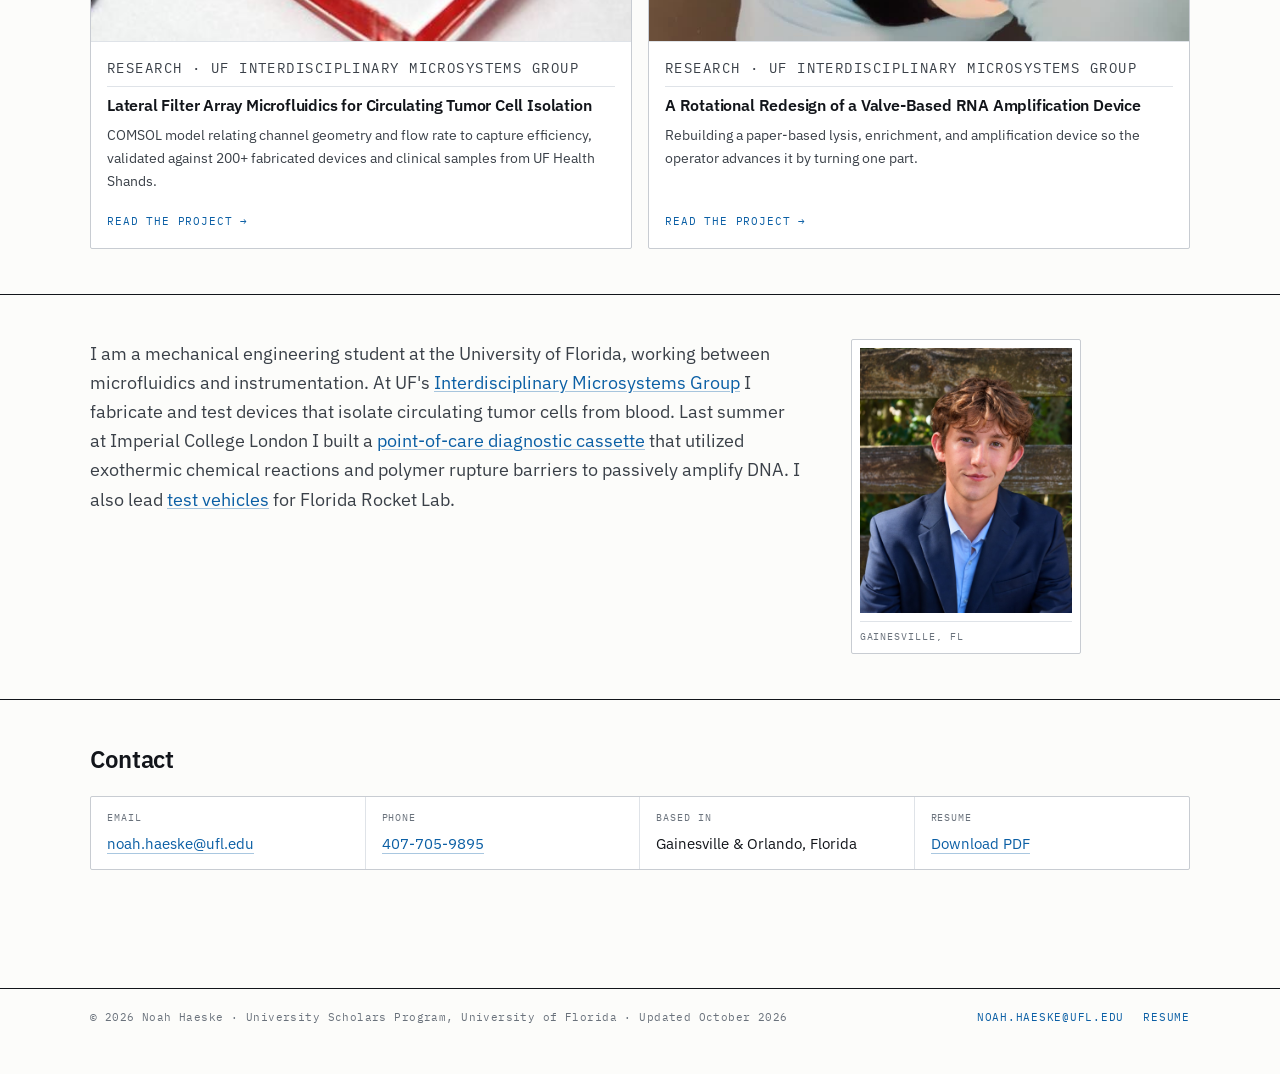
==== commit da3e30d8: "Remove SUIRP" ====
--- a/index.html
+++ b/index.html
@@ -23,7 +23,6 @@
       <a href="index.html" aria-current="page">About</a>
       <a href="research.html">Research</a>
       <a href="projects.html">Projects</a>
-      <a href="suirp.html">SUIRP</a>
     </nav>
   </div>
 </header>
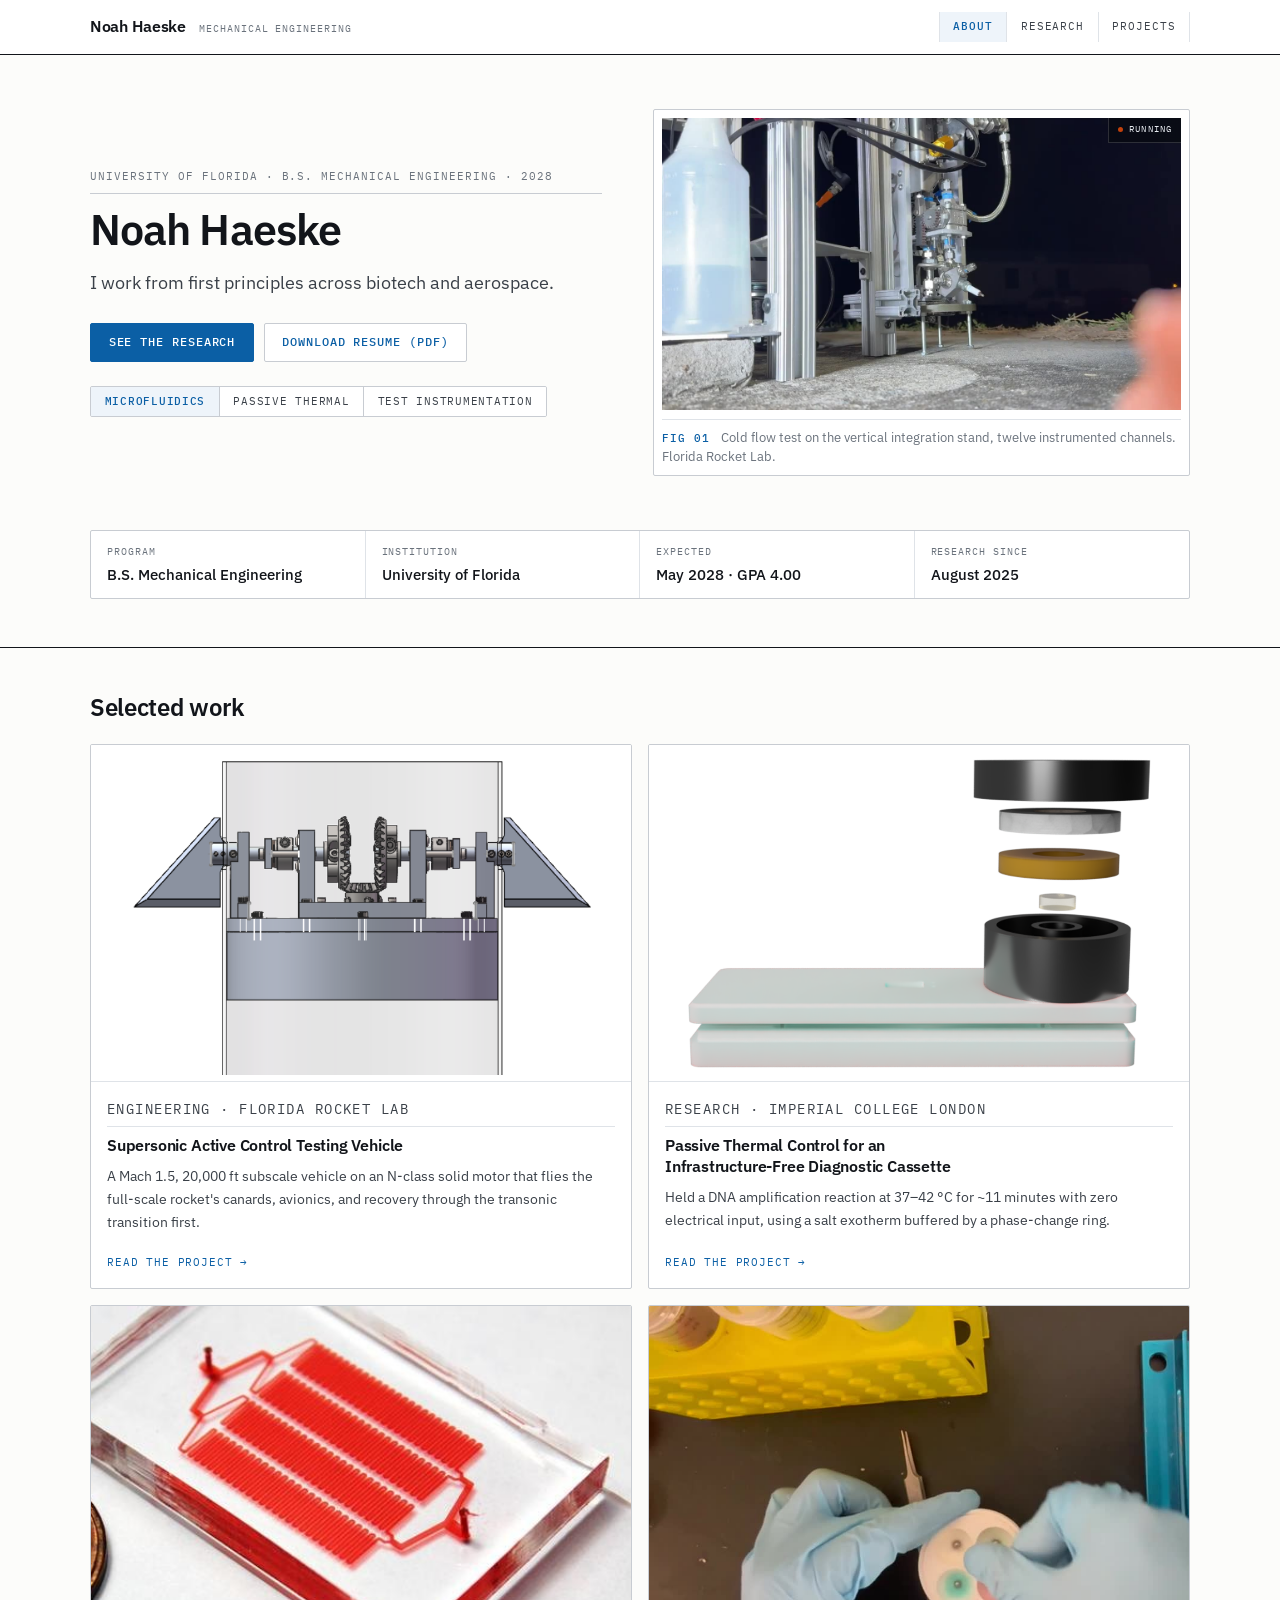
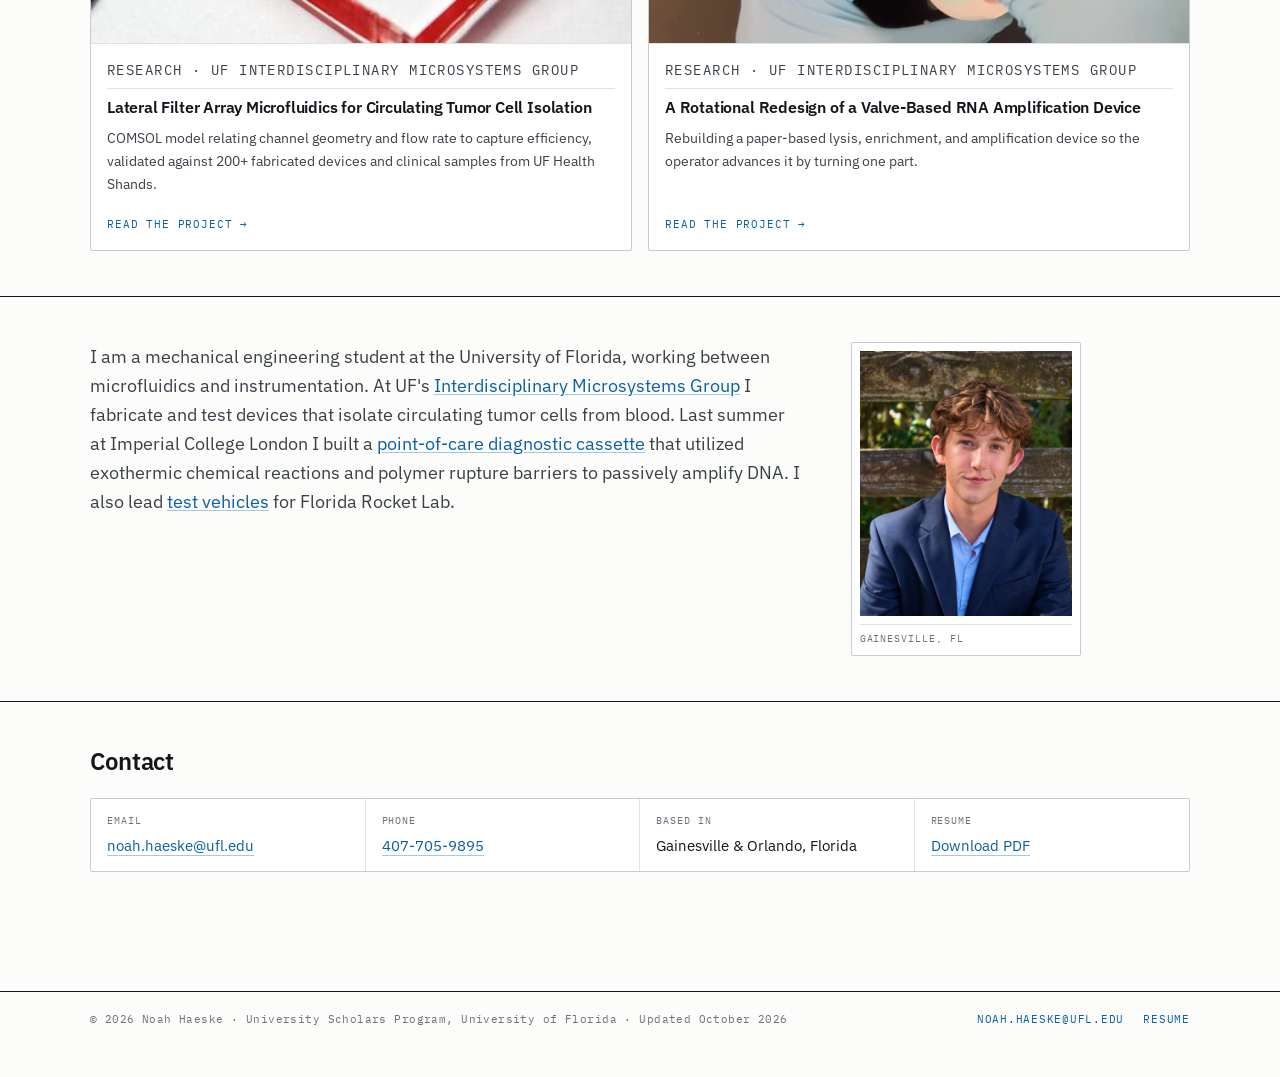
==== commit fe120a1d: "Nice" ====
--- a/index.html
+++ b/index.html
@@ -83,7 +83,7 @@
           <div class="card__body">
             <p class="card__meta">Engineering &middot; Florida Rocket Lab</p>
             <h3>Supersonic Active Control Testing Vehicle</h3>
-            <p>A Mach&nbsp;1.5 subscale vehicle built to fly active canard control through the transonic transition before it flies on the full-scale airframe.</p>
+            <p>A Mach&nbsp;1.5, 20,000&nbsp;ft subscale vehicle on an N-class solid motor that flies the full-scale rocket's canards, avionics, and recovery through the transonic transition first.</p>
             <span class="card__more">Read the project &rarr;</span>
           </div>
         </a>
